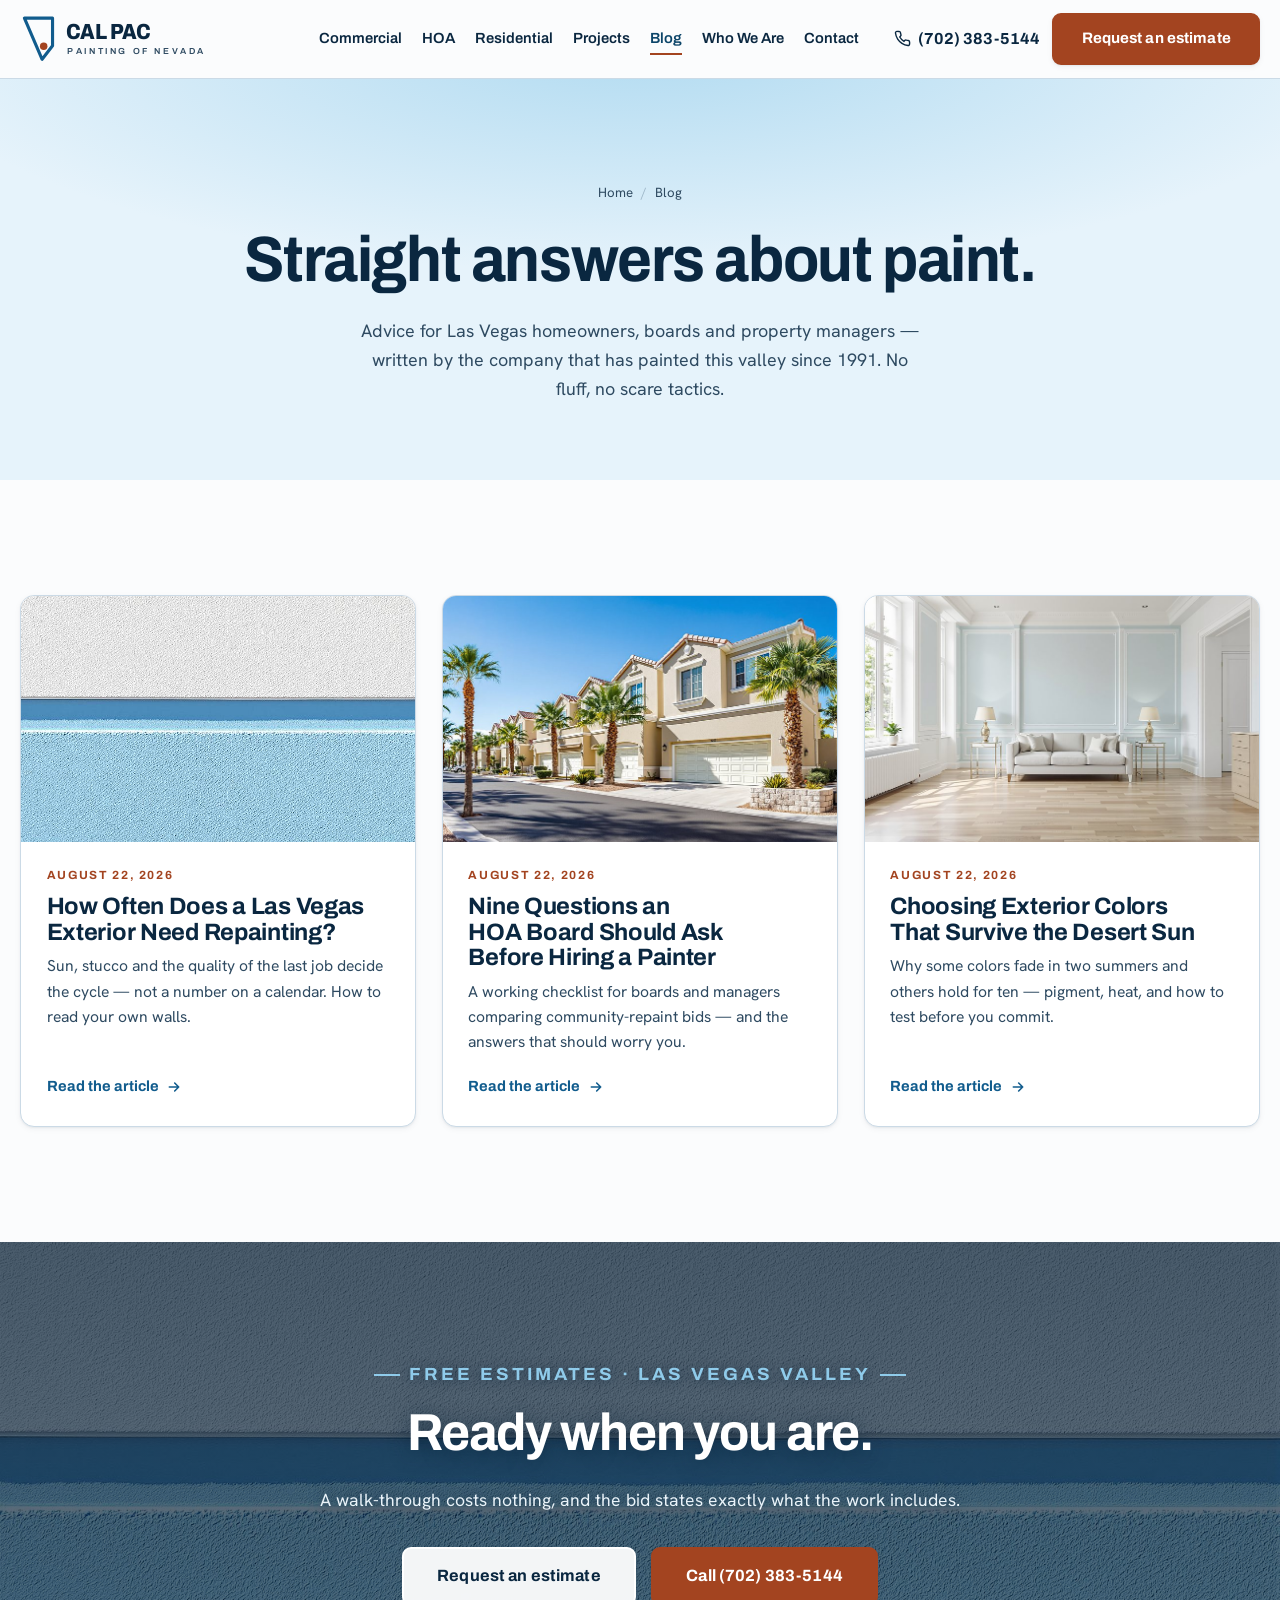
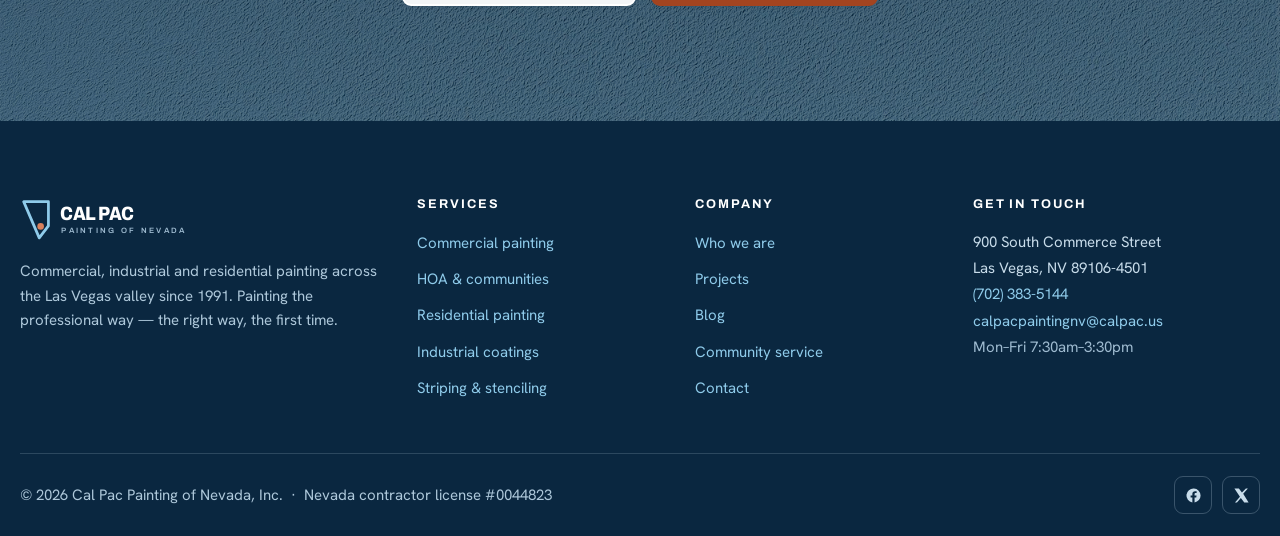
==== blog/index.html @ 87963023 "Add blog + swap Home for Blog in the nav Blog (4 new pages under /blog/): - index: 3-card landing, C" ====
<!DOCTYPE html>
<html lang="en">
<head>
<meta charset="utf-8">
<meta name="viewport" content="width=device-width, initial-scale=1">
<title>Painting Advice for Las Vegas | The Cal Pac Blog</title>
<meta name="description" content="Plain-spoken painting advice for Las Vegas homeowners, HOA boards and property managers — repaint cycles, color in desert sun, and how to hire well.">
<link rel="canonical" href="https://calpac.us/blog/">
<meta name="robots" content="index, follow, max-image-preview:large">
<meta name="theme-color" content="#0A2740">

<meta property="og:type" content="website">
<meta property="og:site_name" content="Cal Pac Painting of Nevada, Inc.">
<meta property="og:title" content="Painting Advice for Las Vegas | The Cal Pac Blog">
<meta property="og:description" content="Plain-spoken painting advice for Las Vegas homeowners, HOA boards and property managers — repaint cycles, color in desert sun, and how to hire well.">
<meta property="og:url" content="https://calpac.us/blog/">
<meta property="og:image" content="https://calpac.us/assets/img/hero-1600.jpg">
<meta property="og:image:width" content="1600">
<meta property="og:image:height" content="900">
<meta property="og:image:alt" content="Painters rolling fresh pale blue paint onto a large exterior wall under a clear Las Vegas sky">
<meta name="twitter:card" content="summary_large_image">
<meta name="twitter:title" content="Painting Advice for Las Vegas | The Cal Pac Blog">
<meta name="twitter:description" content="Plain-spoken painting advice for Las Vegas homeowners, HOA boards and property managers — repaint cycles, color in desert sun, and how to hire well.">
<meta name="twitter:image" content="https://calpac.us/assets/img/hero-1600.jpg">

<link rel="icon" href="../assets/favicon.svg" type="image/svg+xml">
<link rel="apple-touch-icon" href="../assets/apple-touch-icon.png">
<link rel="preload" href="../assets/fonts/b920293217.woff2" as="font" type="font/woff2" crossorigin>
<link rel="preload" href="../assets/fonts/60503460da.woff2" as="font" type="font/woff2" crossorigin>
<link rel="stylesheet" href="../fonts.css">
<link rel="stylesheet" href="../styles.css">

<script type="application/ld+json">
{
  "@context": "https://schema.org",
  "@graph": [
    {
      "@type": "CollectionPage",
      "@id": "https://calpac.us/blog/#webpage",
      "url": "https://calpac.us/blog/",
      "name": "Painting Advice for Las Vegas | The Cal Pac Blog",
      "description": "Plain-spoken painting advice for Las Vegas homeowners, HOA boards and property managers, from a contractor that has painted the valley since 1991.",
      "isPartOf": { "@id": "https://calpac.us/#website" },
      "about": { "@id": "https://calpac.us/#business" },
      "inLanguage": "en-US"
    },
    {
      "@type": "BreadcrumbList",
      "@id": "https://calpac.us/blog/#breadcrumb",
      "itemListElement": [
        { "@type": "ListItem", "position": 1, "name": "Home", "item": "https://calpac.us/" },
        { "@type": "ListItem", "position": 2, "name": "Blog", "item": "https://calpac.us/blog/" }
      ]
    },
    {
      "@type": "ItemList",
      "@id": "https://calpac.us/blog/#posts",
      "itemListElement": [
        { "@type": "ListItem", "position": 1, "item": { "@type": "BlogPosting", "@id": "https://calpac.us/blog/how-often-repaint-las-vegas.html#post", "headline": "How Often Does a Las Vegas Exterior Need Repainting?", "url": "https://calpac.us/blog/how-often-repaint-las-vegas.html" } },
        { "@type": "ListItem", "position": 2, "item": { "@type": "BlogPosting", "@id": "https://calpac.us/blog/hoa-board-hiring-painting-contractor.html#post", "headline": "Nine Questions an HOA Board Should Ask Before Hiring a Painter", "url": "https://calpac.us/blog/hoa-board-hiring-painting-contractor.html" } },
        { "@type": "ListItem", "position": 3, "item": { "@type": "BlogPosting", "@id": "https://calpac.us/blog/exterior-paint-colors-las-vegas.html#post", "headline": "Choosing Exterior Colors That Survive the Desert Sun", "url": "https://calpac.us/blog/exterior-paint-colors-las-vegas.html" } }
      ]
    }
  ]
}
</script>
</head>
<body>
<a class="skip" href="#main">Skip to content</a>

<header class="masthead" id="masthead">
  <div class="shell masthead__in">
    <a class="brand" href="../index.html" aria-label="Cal Pac Painting of Nevada — home">
      <svg viewBox="0 0 252 48" role="img" aria-label="Cal Pac Painting of Nevada">
        <path d="M4 4 H31 V30.5 L21 43.5 Z" fill="none" stroke="#115C8D" stroke-width="3" stroke-linejoin="round"/>
        <circle cx="22.5" cy="31" r="3.6" fill="#A34420"/>
        <text x="44" y="24" font-family="Archivo, Helvetica, Arial, sans-serif" font-size="21" font-weight="800"
              letter-spacing="-.6" fill="#0A2740" style="font-variation-settings:'wdth' 88">CAL PAC</text>
        <text x="45" y="38" font-family="Archivo, Helvetica, Arial, sans-serif" font-size="8.4" font-weight="600"
              letter-spacing="2.5" fill="#2E4A61">PAINTING OF NEVADA</text>
      </svg>
    </a>

    <nav class="nav" id="nav" aria-label="Primary">
      <a href="../commercial.html">Commercial</a>
      <a href="../hoa-painting.html">HOA</a>
      <a href="../residential.html">Residential</a>
      <a href="../projects.html">Projects</a>
      <a href="index.html" aria-current="page">Blog</a>
      <a href="../about.html">Who We Are</a>
      <a href="../contact.html">Contact</a>
      <span class="nav__cta"><a class="btn btn--clay" href="../contact.html">Request an estimate</a></span>
    </nav>

    <div class="masthead__cta">
      <a class="tel-link" href="tel:+17023835144">
        <svg viewBox="0 0 24 24" fill="none" stroke="currentColor" stroke-width="2" stroke-linecap="round" aria-hidden="true"><path d="M22 16.9v3a2 2 0 0 1-2.2 2 19.8 19.8 0 0 1-8.6-3.1 19.5 19.5 0 0 1-6-6A19.8 19.8 0 0 1 2.1 4.2 2 2 0 0 1 4.1 2h3a2 2 0 0 1 2 1.7c.1 1 .4 1.9.7 2.8a2 2 0 0 1-.5 2.1L8.1 9.9a16 16 0 0 0 6 6l1.3-1.3a2 2 0 0 1 2.1-.4c.9.3 1.8.6 2.8.7a2 2 0 0 1 1.7 2z"/></svg>
        (702) 383-5144
      </a>
      <a class="btn btn--clay" href="../contact.html">Request an estimate</a>
    </div>

    <button class="navtoggle" id="navtoggle" aria-expanded="false" aria-controls="nav" aria-label="Menu">
      <span></span>
    </button>
  </div>
</header>

<main id="main">

  <section class="pagehead">
    <div class="shell">
      <nav aria-label="Breadcrumb">
      <ol class="crumbs">
        <li><a href="../index.html">Home</a></li>
        <li aria-current="page">Blog</li>
      </ol>
      </nav>
      <h1>Straight answers about paint.</h1>
      <p>Advice for Las&nbsp;Vegas homeowners, boards and property managers — written by the company that has painted this valley since 1991. No fluff, no scare tactics.</p>
    </div>
  </section>

  <section class="band band--paper" aria-labelledby="posts-h">
    <div class="shell">
      <h2 id="posts-h" class="sr-only">Latest articles</h2>
      <div class="post-grid">
        <a class="post-card reveal" href="how-often-repaint-las-vegas.html">
          <img src="../assets/img/wall-1000.jpg" width="1000" height="429" loading="lazy" decoding="async" alt="A freshly painted exterior wall split by one straight line where pale blue meets white">
          <div class="post-card__body">
            <span class="post-card__meta"><time datetime="2026-08-22">August 22, 2026</time></span>
            <h3>How Often Does a Las Vegas Exterior Need Repainting?</h3>
            <p>Sun, stucco and the quality of the last job decide the cycle — not a number on a calendar. How to read your own walls.</p>
            <span class="post-card__more">Read the article
              <svg viewBox="0 0 24 24" fill="none" stroke="currentColor" stroke-width="2.4" stroke-linecap="round" stroke-linejoin="round" aria-hidden="true" style="width:16px;height:16px"><path d="M5 12h14M13 6l6 6-6 6"/></svg>
            </span>
          </div>
        </a>
        <a class="post-card reveal" href="hoa-board-hiring-painting-contractor.html">
          <img src="../assets/img/hoa-800.jpg" width="800" height="533" loading="lazy" decoding="async" alt="A Las Vegas residential community with freshly repainted stucco and crisp white trim">
          <div class="post-card__body">
            <span class="post-card__meta"><time datetime="2026-08-22">August 22, 2026</time></span>
            <h3>Nine Questions an HOA Board Should Ask Before Hiring a Painter</h3>
            <p>A working checklist for boards and managers comparing community-repaint bids — and the answers that should worry you.</p>
            <span class="post-card__more">Read the article
              <svg viewBox="0 0 24 24" fill="none" stroke="currentColor" stroke-width="2.4" stroke-linecap="round" stroke-linejoin="round" aria-hidden="true" style="width:16px;height:16px"><path d="M5 12h14M13 6l6 6-6 6"/></svg>
            </span>
          </div>
        </a>
        <a class="post-card reveal" href="exterior-paint-colors-las-vegas.html">
          <img src="../assets/img/residential-800.jpg" width="800" height="533" loading="lazy" decoding="async" alt="Bright living room with freshly painted pale blue walls and crisp white trim">
          <div class="post-card__body">
            <span class="post-card__meta"><time datetime="2026-08-22">August 22, 2026</time></span>
            <h3>Choosing Exterior Colors That Survive the Desert Sun</h3>
            <p>Why some colors fade in two summers and others hold for ten — pigment, heat, and how to test before you commit.</p>
            <span class="post-card__more">Read the article
              <svg viewBox="0 0 24 24" fill="none" stroke="currentColor" stroke-width="2.4" stroke-linecap="round" stroke-linejoin="round" aria-hidden="true" style="width:16px;height:16px"><path d="M5 12h14M13 6l6 6-6 6"/></svg>
            </span>
          </div>
        </a>
      </div>
    </div>
  </section>

  <!-- CTA -->
  <section class="cta" aria-labelledby="cta-h">
    <div class="cta__media">
      <img src="../assets/img/wall-1600.jpg"
           srcset="../assets/img/wall-1000.jpg 1000w, ../assets/img/wall-1600.jpg 1600w, ../assets/img/wall-2400.jpg 2400w"
           sizes="100vw" width="2400" height="1029" loading="lazy" decoding="async"
           alt="A freshly painted exterior wall split by one straight line where pale blue meets white">
    </div>
    <div class="shell">
      <p class="eyebrow is-centered">Free estimates &middot; Las Vegas valley</p>
      <h2 id="cta-h">Ready when you are.</h2>
      <p>A walk-through costs nothing, and the bid states exactly what the work includes.</p>
      <div class="cta__row">
        <a class="btn btn--onphoto btn--lg" href="../contact.html">Request an estimate</a>
        <a class="btn btn--clay btn--lg" href="tel:+17023835144">Call (702) 383-5144</a>
      </div>
    </div>
  </section>

</main>

<footer class="foot">
  <div class="shell">
    <div class="foot__grid">
      <div class="foot__brand">
        <svg viewBox="0 0 252 48" role="img" aria-label="Cal Pac Painting of Nevada">
          <path d="M4 4 H31 V30.5 L21 43.5 Z" fill="none" stroke="#8FCBEA" stroke-width="3" stroke-linejoin="round"/>
          <circle cx="22.5" cy="31" r="3.6" fill="#D9805C"/>
          <text x="44" y="24" font-family="Archivo, Helvetica, Arial, sans-serif" font-size="21" font-weight="800" letter-spacing="-.6" fill="#FFFFFF" style="font-variation-settings:'wdth' 88">CAL PAC</text>
          <text x="45" y="38" font-family="Archivo, Helvetica, Arial, sans-serif" font-size="8.4" font-weight="600" letter-spacing="2.5" fill="#9FBBD0">PAINTING OF NEVADA</text>
        </svg>
        <p>Commercial, industrial and residential painting across the Las&nbsp;Vegas valley since 1991. Painting the professional way — the right way, the first time.</p>
      </div>

      <div>
        <h4>Services</h4>
        <ul>
          <li><a href="../commercial.html">Commercial painting</a></li>
          <li><a href="../hoa-painting.html">HOA &amp; communities</a></li>
          <li><a href="../residential.html">Residential painting</a></li>
          <li><a href="../commercial.html#coatings">Industrial coatings</a></li>
          <li><a href="../commercial.html#striping">Striping &amp; stenciling</a></li>
        </ul>
      </div>

      <div>
        <h4>Company</h4>
        <ul>
          <li><a href="../about.html">Who we are</a></li>
          <li><a href="../projects.html">Projects</a></li>
          <li><a href="index.html">Blog</a></li>
          <li><a href="../about.html#community">Community service</a></li>
          <li><a href="../contact.html">Contact</a></li>
        </ul>
      </div>

      <div>
        <h4>Get in touch</h4>
        <address>
          900 South Commerce Street<br>
          Las Vegas, NV 89106-4501<br>
          <a href="tel:+17023835144">(702) 383-5144</a><br>
          <a href="mailto:calpacpaintingnv@calpac.us">calpacpaintingnv@calpac.us</a><br>
          <span style="color:#9FBBD0">Mon–Fri 7:30am–3:30pm</span>
        </address>
      </div>
    </div>

    <div class="foot__bar">
      <p style="margin:0">&copy; <span id="yr">2026</span> Cal Pac Painting of Nevada, Inc. &nbsp;&middot;&nbsp; Nevada contractor license #0044823</p>
      <div class="foot__social">
        <a href="https://www.facebook.com/calpacnv" aria-label="Cal Pac Painting on Facebook" rel="noopener">
          <svg viewBox="0 0 24 24" aria-hidden="true"><path d="M22 12a10 10 0 1 0-11.6 9.9v-7H7.9V12h2.5V9.8c0-2.5 1.5-3.9 3.8-3.9 1.1 0 2.2.2 2.2.2v2.5h-1.3c-1.2 0-1.6.8-1.6 1.6V12h2.8l-.4 2.9h-2.4v7A10 10 0 0 0 22 12z"/></svg>
        </a>
        <a href="https://twitter.com/calpacpainting" aria-label="Cal Pac Painting on X" rel="noopener">
          <svg viewBox="0 0 24 24" aria-hidden="true"><path d="M18.2 2H21l-6.6 7.6L22 22h-6.1l-4.8-6.3L5.6 22H2.8l7-8.1L2 2h6.3l4.3 5.7L18.2 2z"/></svg>
        </a>
      </div>
    </div>
  </div>
</footer>

<script src="../app.js" defer></script>
</body>
</html>
---- fonts.css ----
/* Self-hosted webfonts — Archivo (display) + Hanken Grotesk (body).
   Downloaded from Google Fonts so the site has zero external dependencies:
   no third-party request on load, no layout shift waiting on fonts.gstatic.com,
   and it renders identically offline. Both families are SIL Open Font License 1.1. */

/* vietnamese */
@font-face {
  font-display: swap;
  font-family: 'Archivo';
  font-style: normal;
  font-weight: 400 800;
  font-stretch: 75% 125%;
  src: url(assets/fonts/274a3b5b84.woff2) format('woff2');
  unicode-range: U+0102-0103, U+0110-0111, U+0128-0129, U+0168-0169, U+01A0-01A1, U+01AF-01B0, U+0300-0301, U+0303-0304, U+0308-0309, U+0323, U+0329, U+1EA0-1EF9, U+20AB;
}
/* latin-ext */
@font-face {
  font-display: swap;
  font-family: 'Archivo';
  font-style: normal;
  font-weight: 400 800;
  font-stretch: 75% 125%;
  src: url(assets/fonts/c422bfcfaf.woff2) format('woff2');
  unicode-range: U+0100-02BA, U+02BD-02C5, U+02C7-02CC, U+02CE-02D7, U+02DD-02FF, U+0304, U+0308, U+0329, U+1D00-1DBF, U+1E00-1E9F, U+1EF2-1EFF, U+2020, U+20A0-20AB, U+20AD-20C0, U+2113, U+2C60-2C7F, U+A720-A7FF;
}
/* latin */
@font-face {
  font-display: swap;
  font-family: 'Archivo';
  font-style: normal;
  font-weight: 400 800;
  font-stretch: 75% 125%;
  src: url(assets/fonts/b920293217.woff2) format('woff2');
  unicode-range: U+0000-00FF, U+0131, U+0152-0153, U+02BB-02BC, U+02C6, U+02DA, U+02DC, U+0304, U+0308, U+0329, U+2000-206F, U+20AC, U+2122, U+2191, U+2193, U+2212, U+2215, U+FEFF, U+FFFD;
}
/* cyrillic-ext */
@font-face {
  font-display: swap;
  font-family: 'Hanken Grotesk';
  font-style: normal;
  font-weight: 400 700;
  src: url(assets/fonts/00849f1172.woff2) format('woff2');
  unicode-range: U+0460-052F, U+1C80-1C8A, U+20B4, U+2DE0-2DFF, U+A640-A69F, U+FE2E-FE2F;
}
/* vietnamese */
@font-face {
  font-display: swap;
  font-family: 'Hanken Grotesk';
  font-style: normal;
  font-weight: 400 700;
  src: url(assets/fonts/e98c510959.woff2) format('woff2');
  unicode-range: U+0102-0103, U+0110-0111, U+0128-0129, U+0168-0169, U+01A0-01A1, U+01AF-01B0, U+0300-0301, U+0303-0304, U+0308-0309, U+0323, U+0329, U+1EA0-1EF9, U+20AB;
}
/* latin-ext */
@font-face {
  font-display: swap;
  font-family: 'Hanken Grotesk';
  font-style: normal;
  font-weight: 400 700;
  src: url(assets/fonts/af150b9181.woff2) format('woff2');
  unicode-range: U+0100-02BA, U+02BD-02C5, U+02C7-02CC, U+02CE-02D7, U+02DD-02FF, U+0304, U+0308, U+0329, U+1D00-1DBF, U+1E00-1E9F, U+1EF2-1EFF, U+2020, U+20A0-20AB, U+20AD-20C0, U+2113, U+2C60-2C7F, U+A720-A7FF;
}
/* latin */
@font-face {
  font-display: swap;
  font-family: 'Hanken Grotesk';
  font-style: normal;
  font-weight: 400 700;
  src: url(assets/fonts/60503460da.woff2) format('woff2');
  unicode-range: U+0000-00FF, U+0131, U+0152-0153, U+02BB-02BC, U+02C6, U+02DA, U+02DC, U+0304, U+0308, U+0329, U+2000-206F, U+20AC, U+2122, U+2191, U+2193, U+2212, U+2215, U+FEFF, U+FFFD;
}
---- styles.css ----
/* ============================================================================
   Cal Pac Painting of Nevada — design system
   Concept: "The Straight Line" — precision, masked edges, mirror symmetry.
   Palette is AA-verified by math on every band x every state (see README).
   ========================================================================= */

/* ---- tokens ---------------------------------------------------------- */
:root {
  /* ink & type */
  --ink:        #0A2740;   /* headings + body            14.85 on paper */
  --muted:      #2E4A61;   /* secondary text              9.01 on paper */
  --blue:       #115C8D;   /* links + primary fill        6.96 on paper */
  --blue-hover: #0C4569;   /* hover DARKENS               9.87 on paper */
  --clay:       #A34420;   /* accent + CTA fill           6.00 on paper */
  --clay-hover: #873516;   /* hover DARKENS               8.01 on paper */

  /* surfaces */
  --paper:    #FBFCFD;
  --white:    #FFFFFF;
  --sky:      #8FCBEA;     /* decoration / large fills only — never small text */
  --sky-tint: #E6F3FB;
  --sky-deep: #C9E4F5;
  --sand:     #EFE3D6;
  --sand-deep:#E3D2C0;

  /* lines & shadow */
  --line:        #CBDAE6;
  --line-strong: #9DB6C8;
  --shadow-sm: 0 1px 2px rgba(10,39,64,.06), 0 2px 6px rgba(10,39,64,.05);
  --shadow-md: 0 2px 4px rgba(10,39,64,.05), 0 10px 26px rgba(10,39,64,.09);
  --shadow-lg: 0 4px 8px rgba(10,39,64,.06), 0 22px 54px rgba(10,39,64,.13);

  /* type */
  --display: 'Archivo', 'Helvetica Neue', Helvetica, Arial, sans-serif;
  --body:    'Hanken Grotesk', 'Helvetica Neue', Helvetica, Arial, sans-serif;

  /* 8px spacing scale */
  --s1:.5rem; --s2:1rem; --s3:1.5rem; --s4:2rem; --s5:3rem;
  --s6:4rem;  --s7:6rem; --s8:8rem;
  --pad-section: clamp(4rem, 9vw, 7.5rem);
  --shell: 1240px;
  --radius: 14px;
  --radius-sm: 9px;
}

/* ---- reset ----------------------------------------------------------- */
*, *::before, *::after { box-sizing: border-box; }
html { -webkit-text-size-adjust: 100%; scroll-behavior: smooth; }
@media (prefers-reduced-motion: reduce) { html { scroll-behavior: auto; } }
body {
  margin: 0;
  background: var(--paper);
  color: var(--ink);
  font-family: var(--body);
  font-size: clamp(1rem, .96rem + .2vw, 1.0625rem);
  line-height: 1.62;
  -webkit-font-smoothing: antialiased;
  text-rendering: optimizeLegibility;
  overflow-x: hidden;
}
img, svg, video { max-width: 100%; display: block; }
img { height: auto; }
[hidden] { display: none !important; }
button, input, select, textarea { font: inherit; color: inherit; }

h1,h2,h3,h4 {
  font-family: var(--display);
  font-weight: 700;
  line-height: 1.06;
  letter-spacing: -.022em;
  margin: 0 0 .5em;
  text-wrap: balance;
}
h1 { font-size: clamp(2.6rem, 1.5rem + 4.6vw, 5.5rem); font-variation-settings: 'wdth' 92; }
h2 { font-size: clamp(2rem, 1.4rem + 2.5vw, 3.25rem); font-variation-settings: 'wdth' 95; }
h3 { font-size: clamp(1.2rem, 1.08rem + .5vw, 1.5rem); letter-spacing: -.012em; }
h4 { font-size: 1.0625rem; letter-spacing: -.006em; }
p  { margin: 0 0 1.1em; max-width: 68ch; }
p:last-child { margin-bottom: 0; }

a { color: var(--blue); text-decoration-thickness: 1px; text-underline-offset: 3px; }
a:hover { color: var(--blue-hover); }
:focus-visible {
  outline: 3px solid var(--clay);
  outline-offset: 3px;
  border-radius: 3px;
}

/* ---- utilities ------------------------------------------------------- */
/* Anchor targets must clear the sticky masthead (~78px) — otherwise jumping to
   #coatings / #striping / #community lands the heading underneath the header. */
:target,
[id]:not(body):not(html) { scroll-margin-top: 96px; }

.shell { width: min(100% - 2.5rem, var(--shell)); margin-inline: auto; }
.shell-wide { width: min(100% - 2.5rem, 1500px); margin-inline: auto; }
.center { text-align: center; }
.center > p, p.center { max-width:none; margin-inline:auto; }
.btn-row { display:flex; justify-content:center; margin-top:2.5rem; }
.sr-only {
  position:absolute; width:1px; height:1px; padding:0; margin:-1px;
  overflow:hidden; clip:rect(0 0 0 0); white-space:nowrap; border:0;
}
.skip {
  position:absolute; left:50%; translate:-50% -140%; z-index:200;
  background: var(--ink); color:#fff; padding:.7rem 1.2rem;
  border-radius: 0 0 10px 10px; text-decoration:none; font-weight:600;
  transition: translate .18s ease;
}
.skip:focus { translate:-50% 0; color:#fff; }

/* Grain — every surface earns texture; no dead-flat fills. */
.grain::before {
  content:''; position:absolute; inset:0; pointer-events:none; z-index:0;
  opacity:.5; mix-blend-mode:multiply;
  background-image:url("data:image/svg+xml,%3Csvg xmlns='http://www.w3.org/2000/svg' width='180' height='180'%3E%3Cfilter id='n'%3E%3CfeTurbulence type='fractalNoise' baseFrequency='.85' numOctaves='3' stitchTiles='stitch'/%3E%3CfeColorMatrix type='saturate' values='0'/%3E%3C/filter%3E%3Crect width='180' height='180' filter='url(%23n)' opacity='.055'/%3E%3C/svg%3E");
}

/* The signature motif: a crisp two-tone "paint line" edge on a band. */
.edge-top { position:relative; }
.edge-top::after {
  content:''; position:absolute; inset-inline:0; top:0; height:3px; z-index:2;
  background: linear-gradient(90deg, var(--sky) 0 42%, var(--clay) 42% 58%, var(--sky) 58% 100%);
}

/* ---- eyebrow / section head ----------------------------------------- */
.eyebrow {
  display:inline-flex; align-items:center; gap:.6rem;
  font-family: var(--display);
  font-size:.75rem; font-weight:700; letter-spacing:.17em; text-transform:uppercase;
  color: var(--clay); margin:0 0 1rem;
  font-variation-settings:'wdth' 105;
}
.eyebrow::before { content:''; width:26px; height:2px; background: var(--clay); }
.eyebrow.is-centered { }
.eyebrow.is-centered::after { content:''; width:26px; height:2px; background: var(--clay); }

/* NOTE: `ch` here is sized by the BODY font, so a `ch` cap strangles the much
   larger h2 inside. Cap the block in rem and cap the paragraph separately. */
.section-head { max-width: 52rem; margin-inline:auto; margin-bottom: clamp(2.5rem,5vw,4rem); }
.section-head h2 { max-width: 100%; }
.section-head p { color: var(--muted); font-size:1.09rem; margin-inline:auto; max-width:60ch; }

/* ---- buttons --------------------------------------------------------- */
.btn {
  --btn-bg: var(--blue); --btn-bg-h: var(--blue-hover);
  display:inline-flex; align-items:center; justify-content:center; gap:.55rem;
  font-family: var(--display); font-weight:700; font-size:.95rem;
  letter-spacing:.008em; line-height:1; white-space:nowrap;
  padding:1.05rem 1.7rem; border-radius:var(--radius-sm);
  background: var(--btn-bg); color:#fff; border:2px solid var(--btn-bg);
  text-decoration:none; cursor:pointer;
  box-shadow: var(--shadow-sm);
  transition: background .18s ease, border-color .18s ease, transform .18s ease, box-shadow .18s ease;
}
.btn:hover { background: var(--btn-bg-h); border-color: var(--btn-bg-h); color:#fff; transform: translateY(-2px); box-shadow: var(--shadow-md); }
.btn:active { transform: translateY(0); }
.btn--clay { --btn-bg: var(--clay); --btn-bg-h: var(--clay-hover); }
.btn--ghost {
  background: transparent; color: var(--ink); border-color: var(--line-strong);
  box-shadow:none;
}
.btn--ghost:hover { background: var(--ink); border-color: var(--ink); color:#fff; }
.btn--onphoto {
  background: rgba(255,255,255,.94); color: var(--ink); border-color:#fff;
  backdrop-filter: blur(6px);
}
.btn--onphoto:hover { background:#fff; color: var(--blue-hover); border-color:#fff; }
.btn--lg { padding:1.2rem 2.1rem; font-size:1.02rem; }

/* ============================================================
   HEADER
   ============================================================ */
.masthead {
  position: sticky; top:0; z-index:100;
  background: rgba(251,252,253,.88);
  backdrop-filter: blur(14px) saturate(1.4);
  border-bottom:1px solid var(--line);
  transition: box-shadow .25s ease;
}
.masthead.is-stuck { box-shadow: 0 6px 22px rgba(10,39,64,.09); }
.masthead__in {
  display:grid; grid-template-columns:auto 1fr auto; align-items:center; gap:var(--s3);
  min-height:78px;
}
.brand { display:inline-flex; align-items:center; text-decoration:none; }
.brand svg { display:block; height:50px; width:263px; flex:none; }  /* explicit width — grid pressure collapses width:auto SVGs */
.nav { display:flex; justify-content:center; gap:.25rem; align-items:center; }
.nav__cta { display:none; }   /* mobile drawer only — desktop uses .masthead__cta */
.nav a {
  position:relative; font-family:var(--display); font-weight:600; font-size:.92rem;
  white-space:nowrap;          /* "Who We Are" must never break into a stack */
  color: var(--ink); text-decoration:none; padding:.6rem .5rem; border-radius:7px;
  transition: color .16s ease, background .16s ease;
}
.nav a::after {
  content:''; position:absolute; left:.5rem; right:.5rem; bottom:.35rem; height:2px;
  background: var(--clay); transform: scaleX(0); transform-origin:center;
  transition: transform .2s ease;
}
.nav a:hover { color: var(--blue-hover); background: var(--sky-tint); }
.nav a:hover::after, .nav a[aria-current="page"]::after { transform: scaleX(1); }
.nav a[aria-current="page"] { color: var(--blue-hover); }
.masthead__cta { display:flex; align-items:center; gap:.75rem; }
.tel-link {
  display:inline-flex; align-items:center; gap:.45rem;
  font-family:var(--display); font-weight:700; font-size:1rem;
  color: var(--ink); text-decoration:none; white-space:nowrap;
}
.tel-link:hover { color: var(--blue-hover); }
.tel-link svg { width:17px; height:17px; flex:none; }

.navtoggle {
  display:none; width:46px; height:46px; align-items:center; justify-content:center;
  background:transparent; border:1px solid var(--line-strong); border-radius:9px; cursor:pointer;
}
.navtoggle span { display:block; width:20px; height:2px; background:var(--ink); position:relative; }
.navtoggle span::before, .navtoggle span::after {
  content:''; position:absolute; left:0; width:20px; height:2px; background:var(--ink);
  transition: transform .22s ease, top .22s ease;
}
.navtoggle span::before { top:-6px; } .navtoggle span::after { top:6px; }
.navtoggle[aria-expanded="true"] span { background:transparent; }
.navtoggle[aria-expanded="true"] span::before { top:0; transform:rotate(45deg); }
.navtoggle[aria-expanded="true"] span::after  { top:0; transform:rotate(-45deg); }

/* ============================================================
   HERO — full-bleed photo, headline centred in the sky
   ============================================================ */
.hero { position:relative; isolation:isolate; background: var(--sky-tint); }
.hero__media { position:absolute; inset:0; z-index:-2; overflow:hidden; }
.hero__media img { width:100%; height:100%; object-fit:cover; object-position:center 58%; }
.hero__scrim {
  position:absolute; inset:0; z-index:-1;
  background:
    linear-gradient(180deg, rgba(7,32,54,.30) 0%, rgba(7,32,54,.12) 26%, rgba(7,32,54,0) 46%, rgba(7,32,54,0) 100%),
    radial-gradient(78% 46% at 50% 26%, rgba(7,32,54,.30) 0%, rgba(7,32,54,0) 72%);
}
.hero__in {
  display:flex; flex-direction:column; align-items:center;
  min-height: min(94vh, 940px); padding: clamp(2.25rem,5vh,3.5rem) 0 0;
  text-align:center;
}
.hero__copy { width: min(100% - 2.5rem, var(--shell)); }
.hero h1 { font-size: clamp(2.5rem, 1.5rem + 3.9vw, 4.75rem); }
.hero .eyebrow {
  color:#fff; text-shadow:0 2px 14px rgba(7,32,54,.75);
}
.hero .eyebrow::before, .hero .eyebrow::after { background: var(--sky); }
.hero h1 {
  color:#fff; margin-bottom:.35em;
  text-shadow: 0 2px 26px rgba(7,32,54,.72), 0 1px 3px rgba(7,32,54,.5);
}
.hero h1 em { font-style:normal; color: var(--sky); display:block; }
.hero__sub {
  color:#fff; font-size: clamp(1.05rem,.98rem + .45vw,1.26rem);
  max-width: 44ch; margin:0 auto 1.7rem; text-wrap:balance;
  text-shadow: 0 2px 18px rgba(7,32,54,.85), 0 1px 3px rgba(7,32,54,.75);
}
.hero__cta { display:flex; flex-wrap:wrap; gap:.9rem; justify-content:center; }

/* credentials rail — pinned to the bottom of the hero, perfectly symmetrical */
.creds {
  margin-top:auto; width:100%;
  background: rgba(251,252,253,.93);
  backdrop-filter: blur(10px);
  border-top:1px solid rgba(255,255,255,.6);
}
.creds__grid {
  display:grid; grid-template-columns:repeat(4,1fr);
  text-align:center;
}
.creds__item { padding:1.4rem .8rem; position:relative; }
.creds__item + .creds__item::before {
  content:''; position:absolute; left:0; top:22%; bottom:22%; width:1px; background:var(--line);
}
.creds__n {
  display:block; font-family:var(--display); font-weight:800;
  font-size: clamp(1.35rem,1.1rem + .85vw,1.85rem); line-height:1;
  color: var(--ink); font-variation-settings:'wdth' 88; letter-spacing:-.02em;
}
.creds__l {
  display:block; margin-top:.42rem; font-size:.76rem; letter-spacing:.1em;
  text-transform:uppercase; color: var(--muted); font-weight:600;
}

/* ============================================================
   §2  THE LINE — measured timeline (the brand's straight line)
   ============================================================ */
.timeline { position:relative; background: var(--sky-tint); padding: var(--pad-section) 0; overflow:hidden; }
.timeline::after {
  content:''; position:absolute; inset:0; pointer-events:none;
  background: radial-gradient(80% 100% at 50% 0%, rgba(143,203,234,.42) 0%, rgba(143,203,234,0) 62%);
}
.timeline > * { position:relative; z-index:1; }
.tl {
  --tl-pad: 2.6rem;
  position:relative; margin-top: clamp(2.5rem,5vw,3.5rem);
  padding-top: var(--tl-pad);
}
.tl__rule {
  position:absolute; top:0; left:0; right:0; height:2px;
  background: linear-gradient(90deg, var(--sky-deep) 0%, var(--blue) 18%, var(--blue) 82%, var(--sky-deep) 100%);
}
.tl__grid { display:grid; grid-template-columns:repeat(4,1fr); gap:var(--s2); }
.tl__item { position:relative; padding:0 .6rem; text-align:center; }
.tl__item::before {           /* tick mark up to the rule */
  content:''; position:absolute; top: calc(var(--tl-pad) * -1); left:50%; translate:-50% 0;
  width:2px; height: var(--tl-pad); background: var(--blue);
}
.tl__item::after {            /* the dot ON the rule */
  content:''; position:absolute; top: calc(var(--tl-pad) * -1 - 5px); left:50%; translate:-50% 0;
  width:12px; height:12px; border-radius:50%;
  background: var(--white); border:3px solid var(--blue);
}
.tl__item--now::after { background: var(--clay); border-color: var(--clay); }
.tl__item--now .tl__y { color: var(--clay); }
.tl__y {
  font-family:var(--display); font-weight:800; font-variation-settings:'wdth' 84;
  font-size: clamp(1.9rem,1.4rem + 2vw,2.9rem); line-height:1; letter-spacing:-.03em;
  color: var(--blue); display:block; margin-bottom:.5rem;
}
.tl__t { font-family:var(--display); font-weight:700; font-size:1rem; display:block; margin-bottom:.3rem; }
.tl__d { font-size:.93rem; color:var(--muted); margin:0; max-width:26ch; margin-inline:auto; }

/* ============================================================
   §3  TWO DOORS — mirrored 50/50
   ============================================================ */
.doors { padding: var(--pad-section) 0; background: var(--paper); position:relative; }
.doors__grid { display:grid; grid-template-columns:1fr 1fr; gap: clamp(1.25rem,2.5vw,2rem); }
.door {
  position:relative; display:flex; flex-direction:column;
  background: var(--white); border:1px solid var(--line); border-radius: var(--radius);
  overflow:hidden; box-shadow: var(--shadow-sm);
  transition: transform .28s ease, box-shadow .28s ease, border-color .28s ease;
}
.door::before {   /* accent edge that animates on hover */
  content:''; position:absolute; inset-inline:0; top:0; height:4px; z-index:3;
  background: var(--blue); transform: scaleX(0); transform-origin:left;
  transition: transform .38s cubic-bezier(.4,0,.2,1);
}
.door:hover, .door:focus-within { transform: translateY(-6px); box-shadow: var(--shadow-lg); border-color: var(--sky-deep); }
.door:hover::before, .door:focus-within::before { transform: scaleX(1); }
.door--res::before { background: var(--clay); }
.door__media { aspect-ratio: 16/10; overflow:hidden; background: var(--sky-tint); }
.door__media img { width:100%; height:100%; object-fit:cover; transition: transform .6s cubic-bezier(.2,0,.2,1); }
.door:hover .door__media img { transform: scale(1.045); }
.door__body { padding: clamp(1.5rem,3vw,2.2rem); display:flex; flex-direction:column; flex:1; }
.door__body h3 { font-size: clamp(1.4rem,1.2rem + .8vw,1.9rem); font-variation-settings:'wdth' 92; }
.door__body > p { color: var(--muted); }
.door__list { list-style:none; margin:1.1rem 0 1.6rem; padding:0; display:grid; gap:.5rem; }
.door__list li {
  position:relative; padding-left:1.5rem; font-size:.96rem; color: var(--ink);
}
.door__list li::before {
  content:''; position:absolute; left:0; top:.62em; width:9px; height:2px; background: var(--blue);
}
.door--res .door__list li::before { background: var(--clay); }
.door__link {
  margin-top:auto; align-self:flex-start;
  font-family:var(--display); font-weight:700; font-size:.98rem; text-decoration:none;
  color: var(--blue); display:inline-flex; align-items:center; gap:.45rem;
}
.door--res .door__link { color: var(--clay); }
.door__link:hover { color: var(--blue-hover); }
.door--res .door__link:hover { color: var(--clay-hover); }
.door__link svg { width:15px; height:15px; transition: transform .22s ease; }
.door__link:hover svg { transform: translateX(4px); }
.door__link::after { content:''; position:absolute; inset:0; }  /* full-card click target */

/* ============================================================
   §4  SERVICE CARDS  (3x2 — no orphan rows)
   ============================================================ */
.services { padding: var(--pad-section) 0; background: var(--sand); position:relative; overflow:hidden; }
.services::after {
  content:''; position:absolute; inset:0; pointer-events:none;
  background:
    radial-gradient(60% 55% at 88% 8%, rgba(255,255,255,.7) 0%, rgba(255,255,255,0) 70%),
    radial-gradient(50% 50% at 6% 92%, rgba(163,68,32,.07) 0%, rgba(163,68,32,0) 70%);
}
.services > * { position:relative; z-index:1; }
.svc-grid { display:grid; grid-template-columns:repeat(3,1fr); gap: clamp(1rem,2vw,1.5rem); }
a.svc { display:block; color:inherit; text-decoration:none; }
.svc-grid--four { grid-template-columns:repeat(2,1fr); max-width:980px; margin-inline:auto; }
.svc {
  position:relative; background: var(--white);
  border:1px solid var(--sand-deep); border-radius: var(--radius);
  padding: clamp(1.5rem,2.6vw,2rem); overflow:hidden;
  box-shadow: var(--shadow-sm);
  transition: transform .26s ease, box-shadow .26s ease, border-color .26s ease;
}
.svc::before {
  content:''; position:absolute; left:0; top:0; bottom:0; width:4px;
  background: var(--blue); transform: scaleY(0); transform-origin:top;
  transition: transform .35s cubic-bezier(.4,0,.2,1);
}
.svc:hover { transform: translateY(-5px); box-shadow: var(--shadow-md); border-color: var(--sky-deep); }
.svc:hover::before { transform: scaleY(1); }
.svc__ico {
  width:46px; height:46px; border-radius:11px; display:grid; place-items:center;
  background: var(--sky-tint); border:1px solid var(--sky-deep); margin-bottom:1.05rem;
}
.svc__ico svg { width:23px; height:23px; stroke: var(--blue); fill:none; stroke-width:1.7; }
.svc h3 { margin-bottom:.45rem; }
.svc p { font-size:.95rem; color: var(--muted); margin:0; }
.svc--flag { border-color: var(--clay); }
.svc--flag::before { background: var(--clay); transform: scaleY(1); }
.svc--flag .svc__ico { background:#F8EAE3; border-color:#E7C3B2; }
.svc--flag .svc__ico svg { stroke: var(--clay); }
.svc__tag {
  position:absolute; top:1.1rem; right:1.1rem;
  font-family:var(--display); font-size:.66rem; font-weight:700; letter-spacing:.1em;
  text-transform:uppercase; color:#fff; background: var(--clay);
  padding:.3rem .55rem; border-radius:5px;
}

/* ============================================================
   §5  PROJECT GRID
   ============================================================ */
.work { padding: var(--pad-section) 0; background: var(--paper); }
.work-grid { display:grid; grid-template-columns:repeat(4,1fr); gap: clamp(.85rem,1.6vw,1.15rem); }
.tile {
  position:relative; display:block; overflow:hidden; border-radius: var(--radius-sm);
  aspect-ratio: 4/3; background: var(--sky-tint); border:1px solid var(--line);
  box-shadow: var(--shadow-sm);
  transition: transform .3s ease, box-shadow .3s ease;
}
.tile img { width:100%; height:100%; object-fit:cover; transition: transform .6s cubic-bezier(.2,0,.2,1); }
.tile figcaption {
  position:absolute; inset-inline:0; bottom:0; z-index:2;
  padding:1.4rem .95rem .8rem;
  background: linear-gradient(180deg, rgba(7,32,54,0) 0%, rgba(7,32,54,.82) 62%);
  color:#fff; font-family:var(--display); font-weight:600; font-size:.87rem; line-height:1.3;
  text-shadow:0 1px 6px rgba(7,32,54,.7);
}
.tile:hover { transform: translateY(-4px); box-shadow: var(--shadow-md); }
.tile:hover img { transform: scale(1.06); }

/* ============================================================
   §6  TESTIMONIALS
   ============================================================ */
.words { padding: var(--pad-section) 0; background: var(--sky-tint); position:relative; overflow:hidden; }
.words::after {
  content:''; position:absolute; inset:0; pointer-events:none;
  background: radial-gradient(70% 60% at 50% 100%, rgba(143,203,234,.5) 0%, rgba(143,203,234,0) 65%);
}
.words > * { position:relative; z-index:1; }
.quote-grid { display:grid; grid-template-columns:repeat(3,1fr); gap: clamp(1rem,2vw,1.5rem); }
.quote {
  display:flex; flex-direction:column;
  background: var(--white); border:1px solid var(--line); border-radius: var(--radius);
  padding: clamp(1.5rem,2.6vw,2rem); box-shadow: var(--shadow-sm);
  transition: transform .26s ease, box-shadow .26s ease;
}
.quote:hover { transform: translateY(-4px); box-shadow: var(--shadow-md); }
.quote__mark {
  font-family:var(--display); font-size:3rem; font-weight:800; line-height:.7;
  color: var(--sky); margin-bottom:.5rem;
}
.quote blockquote { margin:0 0 1.3rem; font-size:1rem; color: var(--ink); }
.quote blockquote p { margin-bottom:.8rem; }
.quote figcaption { margin-top:auto; padding-top:1rem; border-top:1px solid var(--line); }
.quote__who { font-family:var(--display); font-weight:700; display:block; }
.quote__role { font-size:.87rem; color: var(--muted); display:block; margin-top:.15rem; }

/* the KB HOME letter — featured, wider */
.letter {
  margin-top: clamp(1rem,2vw,1.5rem);
  display:grid; grid-template-columns: 1fr; gap:0;
  background: var(--ink); color:#fff; border-radius: var(--radius); overflow:hidden;
  box-shadow: var(--shadow-md);
}
.letter__in { padding: clamp(1.8rem,3.4vw,2.8rem); }
.letter blockquote { margin:0 0 1.2rem; font-size: clamp(1.05rem,1rem + .35vw,1.25rem); color:#fff; }
.letter blockquote p { color:#EAF3F9; max-width:76ch; }
.letter figcaption { color: var(--sky); font-size:.95rem; }
.letter figcaption b { color:#fff; font-family:var(--display); }

/* ============================================================
   §7  CREW
   ============================================================ */
.crew { padding: var(--pad-section) 0; background: var(--paper); }
.crew__split {
  display:grid; grid-template-columns: 1.05fr .95fr; gap: clamp(2rem,4vw,4rem); align-items:center;
}
.crew__media { position:relative; border-radius: var(--radius); overflow:hidden; box-shadow: var(--shadow-md); }
.crew__media img { width:100%; }
.crew__media figcaption {
  padding:.85rem 1.1rem; background: var(--ink); color:#EAF3F9;
  font-size:.85rem;
}
.stat-row { display:grid; grid-template-columns:repeat(2,1fr); gap:1rem; margin-top:1.8rem; }
.stat {
  background: var(--sky-tint); border:1px solid var(--sky-deep);
  border-radius: var(--radius-sm); padding:1.1rem 1.2rem;
}
.stat b {
  display:block; font-family:var(--display); font-weight:800; font-variation-settings:'wdth' 88;
  font-size: clamp(1.5rem,1.2rem + 1vw,2rem); line-height:1; color: var(--ink); letter-spacing:-.02em;
}
.stat span { display:block; margin-top:.35rem; font-size:.85rem; color: var(--muted); }

.faces { display:grid; grid-template-columns:repeat(6,1fr); gap:.8rem; margin-top:2rem; }
.face { text-align:center; }
.face img {
  width:100%; aspect-ratio:1; object-fit:cover; border-radius:50%;
  border:3px solid var(--white); box-shadow: var(--shadow-sm);
}
.face b { display:block; margin-top:.6rem; font-size:.8rem; font-family:var(--display); font-weight:700; line-height:1.25; }
.face span { display:block; font-size:.74rem; color: var(--muted); line-height:1.3; }

/* ============================================================
   CTA BAND over photo
   ============================================================ */
.cta {
  position:relative; isolation:isolate; overflow:hidden;
  padding: clamp(4.5rem,9vw,7.5rem) 0; text-align:center;
}
.cta__media { position:absolute; inset:0; z-index:-2; }
.cta__media img { width:100%; height:100%; object-fit:cover; }
.cta::before {
  content:''; position:absolute; inset:0; z-index:-1;
  background: linear-gradient(180deg, rgba(7,32,54,.72) 0%, rgba(7,32,54,.62) 100%);
}
.cta h2 { color:#fff; text-shadow:0 2px 20px rgba(7,32,54,.6); }
.cta p { color:#EAF3F9; margin-inline:auto; font-size:1.1rem; text-shadow:0 1px 12px rgba(7,32,54,.6); }
.cta .eyebrow { color: var(--sky); }
.cta .eyebrow::before, .cta .eyebrow::after { background: var(--sky); }
.cta__row { display:flex; flex-wrap:wrap; gap:.9rem; justify-content:center; margin-top:2rem; }

/* ============================================================
   FORM
   ============================================================ */
.form-wrap {
  background: var(--white); border:1px solid var(--line); border-radius: var(--radius);
  padding: clamp(1.6rem,3vw,2.4rem); box-shadow: var(--shadow-md);
}
.field { margin-bottom:1.1rem; }
.field > label {
  display:block; font-family:var(--display); font-weight:700; font-size:.86rem;
  margin-bottom:.45rem; color: var(--ink);
}
.field > label .req { color: var(--clay); }
.field input, .field select, .field textarea {
  width:100%; padding:.85rem 1rem; border:1.5px solid var(--line-strong);
  border-radius: var(--radius-sm); background: var(--paper); color: var(--ink);
  transition: border-color .18s ease, box-shadow .18s ease, background .18s ease;
}
.field input:hover, .field select:hover, .field textarea:hover { border-color: var(--blue); }
.field input:focus, .field select:focus, .field textarea:focus {
  outline:none; border-color: var(--blue); background:#fff;
  box-shadow: 0 0 0 3px rgba(17,92,141,.16);
}
.field textarea { min-height:130px; resize:vertical; }
.field-row { display:grid; grid-template-columns:1fr 1fr; gap:1rem; }
.form-note { font-size:.85rem; color: var(--muted); margin-top:1rem; }
.hp { position:absolute; left:-9999px; width:1px; height:1px; overflow:hidden; }

/* ============================================================
   PAGE HEADER (interior pages)
   ============================================================ */
.pagehead {
  position:relative; isolation:isolate; overflow:hidden;
  padding: clamp(3.5rem,7vw,6rem) 0 clamp(3rem,6vw,5rem);
  background: var(--sky-tint); text-align:center;
}
.pagehead::after {
  content:''; position:absolute; inset:0; z-index:-1; pointer-events:none;
  background: radial-gradient(90% 90% at 50% -10%, rgba(143,203,234,.62) 0%, rgba(143,203,234,0) 65%);
}
.pagehead h1 { font-size: clamp(2.2rem,1.5rem + 3.2vw,4rem); margin-bottom:.35em; }
.pagehead p { color: var(--muted); font-size:1.12rem; max-width:56ch; margin-inline:auto; }
.crumbs {
  display:flex; gap:.5rem; justify-content:center; align-items:center;
  font-size:.83rem; color: var(--muted); margin-bottom:1.4rem; list-style:none; padding:0;
  flex-wrap:wrap;
}
.crumbs li { display:flex; align-items:center; gap:.5rem; }
.crumbs li + li::before { content:'/'; color: var(--line-strong); }
.crumbs a { color: var(--muted); text-decoration:none; }
.crumbs a:hover { color: var(--blue-hover); text-decoration:underline; }

/* alternating content bands */
.band { padding: var(--pad-section) 0; position:relative; }
.band--paper { background: var(--paper); }
.band--tint  { background: var(--sky-tint); }
.band--sand  { background: var(--sand); }
.band--ink {
  background: var(--ink); color:#EAF3F9; overflow:hidden; isolation:isolate;
}
.band--ink::after {          /* depth, so the dark band is never a flat fill */
  content:''; position:absolute; inset:0; z-index:-1; pointer-events:none;
  background:
    radial-gradient(58% 70% at 14% 12%, rgba(143,203,234,.20) 0%, rgba(143,203,234,0) 62%),
    radial-gradient(52% 60% at 92% 96%, rgba(163,68,32,.22) 0%, rgba(163,68,32,0) 66%);
}
.band--ink.grain::before { mix-blend-mode: screen; opacity:.42; }
/* Inline links on the dark band: --blue on --ink is ~2.1:1 and FAILS AA.
   Force the light accent (8.64:1) so a plain <a> in dark copy can never regress. */
.band--ink a:not(.btn), .letter a:not(.btn), .foot a:not(.btn) { color: var(--sky); }
.band--ink a:not(.btn):hover, .letter a:not(.btn):hover { color: #BFE2F5; }
.band--ink h2, .band--ink h3 { color:#fff; }
.band--ink p { color:#D5E6F1; }
/* WHITE CARDS inside the dark band keep their own ink — without this, the two
   rules above win the cascade and paint white titles on white cards. */
.band--ink .svc h3, .band--ink .quote blockquote, .band--ink .info h3 { color: var(--ink); }
.band--ink .svc p, .band--ink .quote p, .band--ink .info p { color: var(--muted); }
/* the .letter kicker reads dim as clay-on-navy — always use the sky accent */
.letter .eyebrow { color: var(--sky); }
.letter .eyebrow::before, .letter .eyebrow::after { background: var(--sky); }
.band--ink .eyebrow { color: var(--sky); }
.band--ink .eyebrow::before, .band--ink .eyebrow::after { background: var(--sky); }

/* split row (alternating image/text) */
.split { display:grid; grid-template-columns:1fr 1fr; gap: clamp(2rem,4.5vw,4.5rem); align-items:center; }
.split--flip .split__media { order:2; }
.split__media { border-radius: var(--radius); overflow:hidden; box-shadow: var(--shadow-md); }
.split__media img { width:100%; }
@media (min-width: 961px) {
  /* 3:2 media beside a tall text column floats with big empty flanks — crop taller.
     Wide one-off photos (the crew shot) opt out with an inline aspect-ratio. */
  .split__media img { aspect-ratio: 1 / 1; height:auto; object-fit: cover; object-position: center; }
}
.split__body h2 { margin-bottom:.5em; }
.split__body p { color: var(--muted); }
.band--ink .split__body p { color:#D5E6F1; }
.ticks { list-style:none; padding:0; margin:1.4rem 0 0; display:grid; gap:.7rem; }
.ticks li { position:relative; padding-left:1.9rem; }
.ticks li::before {
  content:''; position:absolute; left:0; top:.42em; width:12px; height:7px;
  border-left:2px solid var(--clay); border-bottom:2px solid var(--clay);
  transform: rotate(-45deg);
}
.band--ink .ticks li::before { border-color: var(--sky); }

/* FAQ */
.faq { max-width:820px; margin-inline:auto; }
.faq details {
  border:1px solid var(--line); border-radius: var(--radius-sm); background: var(--white);
  margin-bottom:.8rem; overflow:hidden; box-shadow: var(--shadow-sm);
  transition: border-color .2s ease;
}
.faq details[open] { border-color: var(--sky-deep); }
.faq summary {
  cursor:pointer; padding:1.15rem 3rem 1.15rem 1.3rem; position:relative;
  font-family:var(--display); font-weight:700; font-size:1.03rem; list-style:none;
}
.faq summary::-webkit-details-marker { display:none; }
.faq summary::after {
  content:''; position:absolute; right:1.3rem; top:50%; translate:0 -50%;
  width:11px; height:11px; border-right:2px solid var(--blue); border-bottom:2px solid var(--blue);
  transform: rotate(45deg); translate:0 -70%;
  transition: transform .25s ease;
}
.faq details[open] summary::after { transform: rotate(-135deg); translate:0 -30%; }
.faq summary:hover { color: var(--blue-hover); background: var(--sky-tint); }
.faq__a { padding:0 1.3rem 1.3rem; color: var(--muted); }
.faq__a p { margin-bottom:.7em; }

/* contact info blocks */
.info-grid { display:grid; grid-template-columns:repeat(3,1fr); gap: clamp(1rem,2vw,1.5rem); }
.info {
  background: var(--white); border:1px solid var(--line); border-radius: var(--radius);
  padding: clamp(1.4rem,2.4vw,1.9rem); box-shadow: var(--shadow-sm);
}
.info h3 { font-size:1.05rem; margin-bottom:.5rem; }
.info p, .info a { font-size:.97rem; color: var(--muted); }
.info a { color: var(--blue); text-decoration:none; }
.info a:hover { color: var(--blue-hover); text-decoration:underline; }

/* ============================================================
   FOOTER
   ============================================================ */

/* ---- blog ------------------------------------------------------------ */
.post-grid { display:grid; grid-template-columns:repeat(3,1fr); gap:1.6rem; }
.post-card {
  display:flex; flex-direction:column; background:var(--white);
  border:1px solid var(--line); border-radius:var(--radius); overflow:hidden;
  box-shadow:var(--shadow-sm); text-decoration:none; color:inherit;
  transition: transform .18s ease, box-shadow .18s ease;
}
.post-card:hover { transform:translateY(-4px); box-shadow:var(--shadow-md); color:inherit; }
.post-card img { aspect-ratio:16/10; object-fit:cover; width:100%; }
.post-card__body { padding:1.5rem 1.6rem 1.7rem; display:flex; flex-direction:column; gap:.55rem; flex:1; }
.post-card__meta { font-family:var(--display); font-size:.74rem; font-weight:700; letter-spacing:.14em; text-transform:uppercase; color:var(--clay); }
.post-card h3 { margin:0; }
.post-card p { color:var(--muted); font-size:.98rem; margin:0; }
.post-card__more { margin-top:auto; padding-top:.7rem; font-family:var(--display); font-weight:700; font-size:.92rem; color:var(--blue); display:inline-flex; align-items:center; gap:.45rem; }
.post-card:hover .post-card__more { color:var(--blue-hover); }

.article { max-width: 46rem; margin-inline:auto; }
.article__meta { display:flex; gap:1rem; align-items:center; color:var(--muted); font-size:.95rem; margin-bottom:2.2rem; padding-bottom:1.4rem; border-bottom:1px solid var(--line); flex-wrap:wrap; }
.article h2 { font-size: clamp(1.5rem, 1.2rem + 1.2vw, 2rem); margin-top:2.2em; }
.article h2:first-child { margin-top:0; }
.article figure { margin:2.4rem 0; border-radius:var(--radius); overflow:hidden; box-shadow:var(--shadow-md); }
.article figure img { width:100%; }
.article figcaption { font-size:.88rem; color:var(--muted); padding:.7rem 1rem; background:var(--sky-tint); }
.article ul { margin:0 0 1.2em; padding-left:1.3rem; }
.article li { margin-bottom:.5em; }
.article .callout { background:var(--sky-tint); border-left:4px solid var(--blue); border-radius:0 var(--radius-sm) var(--radius-sm) 0; padding:1.2rem 1.4rem; margin:2rem 0; }
.article .callout p { margin:0; color:var(--ink); }

@media (max-width: 960px) { .post-grid { grid-template-columns:1fr; max-width:560px; margin-inline:auto; } }

.foot { background: var(--ink); color:#C8DCEA; padding: clamp(3.5rem,6vw,5rem) 0 0; }
.foot__grid {
  display:grid; grid-template-columns: 1.5fr 1fr 1fr 1.2fr; gap: clamp(1.5rem,3vw,3rem);
  padding-bottom: clamp(2.5rem,4vw,3.5rem);
}
.foot h4 {
  color:#fff; font-size:.79rem; letter-spacing:.15em; text-transform:uppercase;
  margin-bottom:1.1rem; font-weight:700;
}
.foot ul { list-style:none; margin:0; padding:0; display:grid; gap:.55rem; }
.foot a { color:#C8DCEA; text-decoration:none; font-size:.94rem; }
.foot a:hover { color:#fff; text-decoration:underline; }
.foot p { font-size:.94rem; color:#AEC8DA; }
.foot__brand svg { height:44px; width:auto; margin-bottom:1.1rem; }
.foot address { font-style:normal; font-size:.94rem; line-height:1.75; }
.foot address a { display:inline; }
.foot__bar {
  border-top:1px solid rgba(200,220,234,.18); padding:1.4rem 0;
  display:flex; flex-wrap:wrap; gap:1rem; justify-content:space-between; align-items:center;
  font-size:.85rem; color:#9FBBD0;
}
.foot__social { display:flex; gap:.6rem; }
.foot__social a {
  width:38px; height:38px; display:grid; place-items:center; border-radius:9px;
  border:1px solid rgba(200,220,234,.25); transition: background .2s ease, border-color .2s ease;
}
.foot__social a:hover { background: rgba(200,220,234,.14); border-color: rgba(200,220,234,.5); }
.foot__social svg { width:17px; height:17px; fill:#C8DCEA; }
.foot__social a:hover svg { fill:#fff; }

/* ============================================================
   REVEAL ANIMATION
   ============================================================ */
.reveal { opacity:0; transform: translateY(22px); }
.reveal.in { opacity:1; transform:none; transition: opacity .7s ease, transform .7s cubic-bezier(.2,.7,.3,1); }
@media (prefers-reduced-motion: reduce) {
  .reveal, .reveal.in { opacity:1 !important; transform:none !important; transition:none !important; }
  *, *::before, *::after { animation-duration:.001ms !important; transition-duration:.001ms !important; }
}

/* ============================================================
   EASTER EGG — "the fresh coat"
   ============================================================ */
.coat-sweep {
  position:fixed; inset:0; z-index:9998; pointer-events:none;
  background: linear-gradient(105deg, var(--sky) 0%, #6FB9E0 45%, var(--sky) 100%);
  transform: translateX(-102%);
}
.coat-sweep.go { animation: coat 1.5s cubic-bezier(.65,0,.35,1) forwards; }
@keyframes coat {
  0%   { transform: translateX(-102%); }
  46%  { transform: translateX(0); }
  54%  { transform: translateX(0); }
  100% { transform: translateX(102%); }
}
.coat-toast {
  position:fixed; left:50%; bottom:2rem; translate:-50% 0; z-index:9999;
  background: var(--ink); color:#fff; padding:.9rem 1.4rem; border-radius:11px;
  font-family:var(--display); font-weight:600; font-size:.94rem;
  box-shadow: var(--shadow-lg); opacity:0; transition: opacity .35s ease;
}
.coat-toast.show { opacity:1; }
/* second coat = the whole site repainted */
html.second-coat {
  --sky:#F0C7A8; --sky-tint:#FBF0E7; --sky-deep:#F0D8C4;
  --blue:#9A4A15; --blue-hover:#7A390F;
  --clay:#115C8D; --clay-hover:#0C4569;
  --sand:#E4EDF3; --sand-deep:#CBDCE8;
}

/* ============================================================
   RESPONSIVE
   ============================================================ */
@media (max-width: 1080px) {
  .foot__grid { grid-template-columns:1fr 1fr; }
  .faces { grid-template-columns:repeat(3,1fr); }
  /* 2-col here, not 3: the 8- and 4-tile grids would orphan their last row at 3-col */
  .work-grid { grid-template-columns:repeat(2,1fr); }
}
/* The full 7-item nav + logo + phone + CTA needs ~1230px — below that, drawer. */
@media (max-width: 1279px) {
  .masthead__in { grid-template-columns:auto 1fr auto; min-height:70px; }
  .navtoggle { display:flex; justify-self:end; }
  .nav {
    position:absolute; inset-inline:0; top:100%;
    display:none; flex-direction:column; gap:0;
    background: var(--paper); border-bottom:1px solid var(--line);
    padding:.6rem 1.25rem 1.25rem; box-shadow: var(--shadow-md);
  }
  .nav.open { display:flex; }
  .nav a { padding:.85rem .5rem; border-bottom:1px solid var(--line); border-radius:0; white-space:normal; }
  .nav a::after { display:none; }
  .nav .nav__cta { display:block; margin-top:.9rem; border:0; }
  .nav .nav__cta a { border-bottom:0; padding:0; }
  .nav .btn { width:100%; padding:1.05rem 1.7rem; }
  .masthead__cta { justify-self:end; margin-right:.9rem; }
}
@media (max-width: 775px) {
  .masthead__cta { display:none; }   /* the drawer carries the phone + CTA below this */
}

@media (max-width: 960px) {
  .doors__grid { grid-template-columns:1fr; }
  /* an odd card count at 2-col would orphan the last row — span it instead */
  .svc-grid > .svc:last-child:nth-child(odd) { grid-column: 1 / -1; }
  .svc-grid { grid-template-columns:repeat(2,1fr); }
  .quote-grid { grid-template-columns:1fr; }
  .crew__split, .split { grid-template-columns:1fr; }
  .split--flip .split__media { order:0; }
  .info-grid { grid-template-columns:1fr; }
  .tl__grid { grid-template-columns:repeat(2,1fr); row-gap:2.8rem; }
  .tl__item::before, .tl__item::after { display:none; }
  .tl__rule { display:none; }
  .tl { padding-top:0; }
  .tl__item { border-top:2px solid var(--blue); padding-top:1.2rem; }
  .tl__item--now { border-color: var(--clay); }
}
@media (max-width: 720px) {
  .creds__grid { grid-template-columns:repeat(2,1fr); }
  .creds__item:nth-child(3)::before, .creds__item:nth-child(1)::before { display:none; }
  .creds__item:nth-child(3), .creds__item:nth-child(4) { border-top:1px solid var(--line); }
  .work-grid { grid-template-columns:repeat(2,1fr); }
  .hero__in { min-height: min(92vh, 780px); }
  .field-row { grid-template-columns:1fr; }
  .foot__grid { grid-template-columns:1fr; }
  .stat-row { grid-template-columns:1fr; }
}
@media (max-width: 520px) {
  .shell, .shell-wide { width: calc(100% - 2rem); }
  .svc-grid { grid-template-columns:1fr; }
  /* long single-column card runs read as a monotone stretch — compact them */
  .svc { padding:1.05rem 1.15rem; }
  .svc__ico { width:38px; height:38px; border-radius:9px; margin-bottom:.6rem; }
  .svc__ico svg { width:19px; height:19px; }
  .svc h3 { font-size:1.05rem; }
  .svc p { font-size:.9rem; }
  .faces { grid-template-columns:repeat(2,1fr); }
  .hero__cta .btn, .cta__row .btn { width:100%; }
  .creds__n { font-size:1.25rem; }
}

@media print {
  .masthead, .nav, .cta, .foot__social, .coat-sweep, .coat-toast { display:none !important; }
  body { background:#fff; }
}
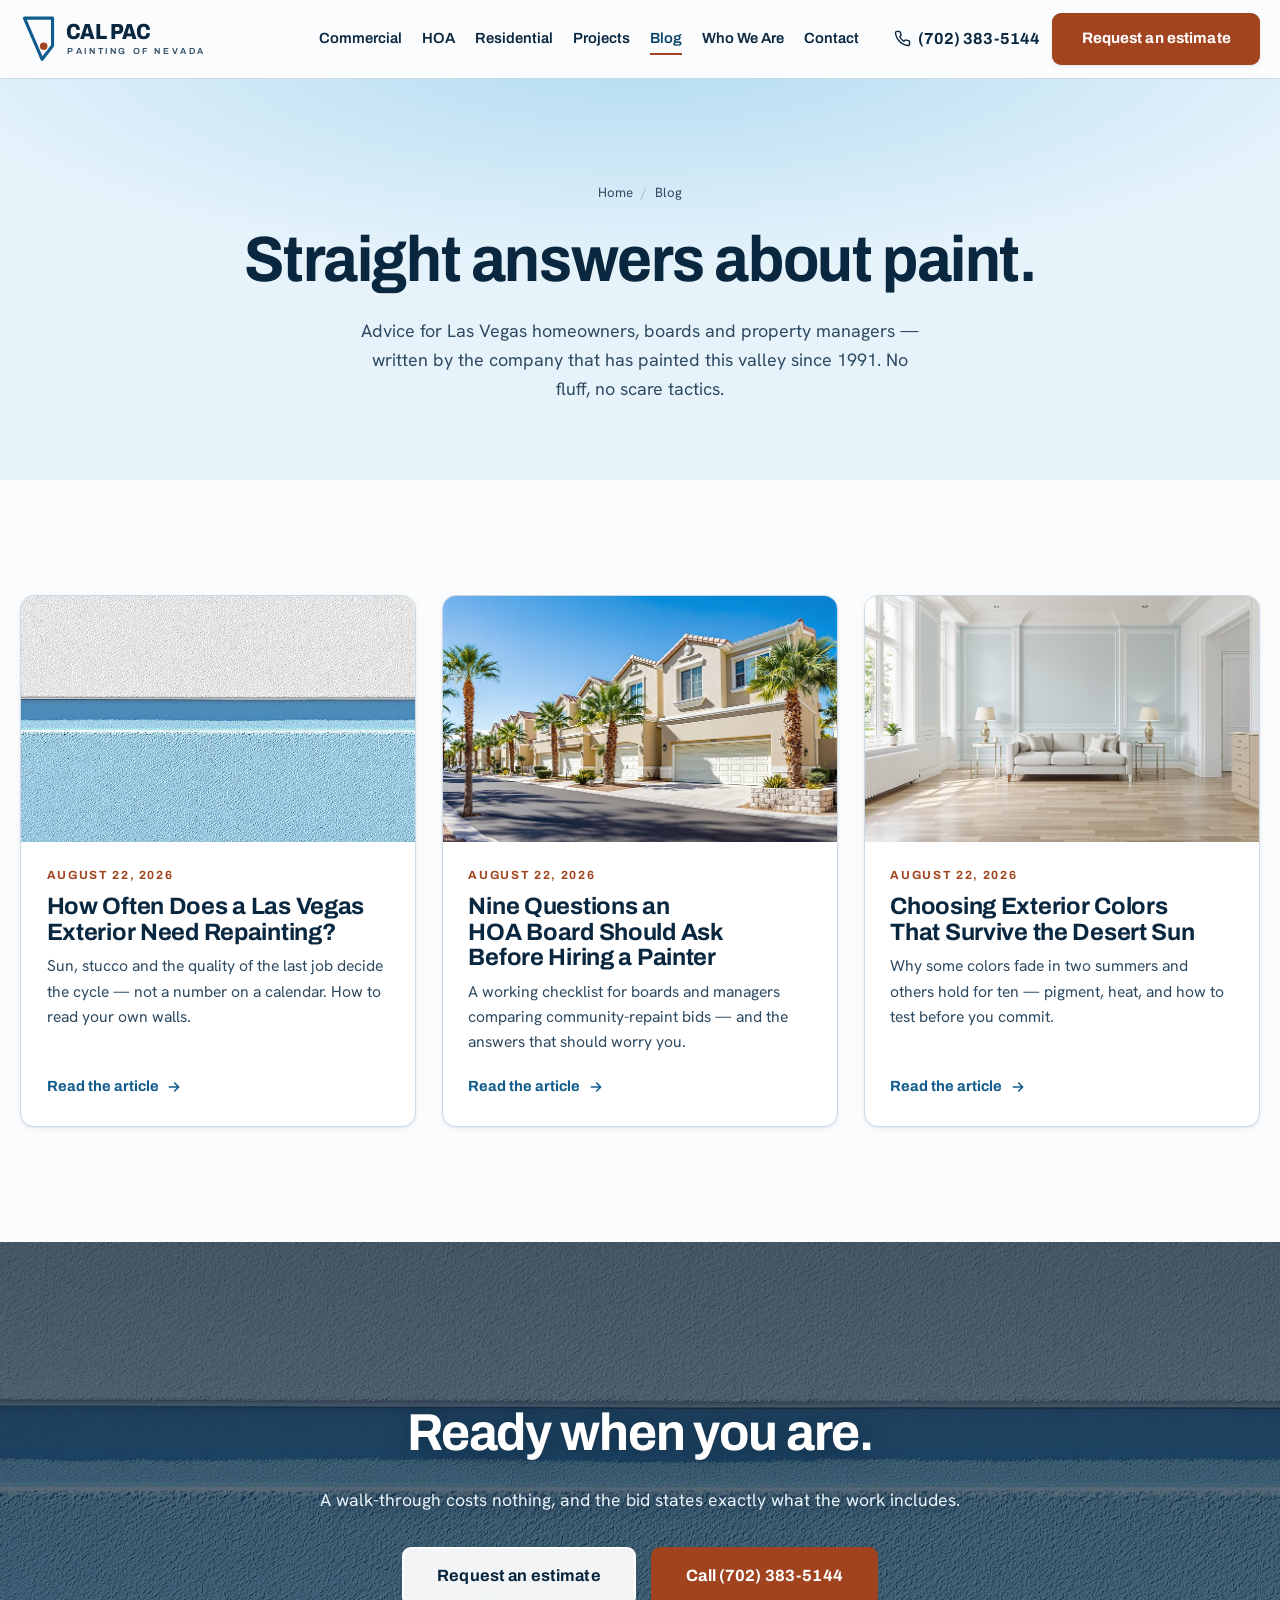
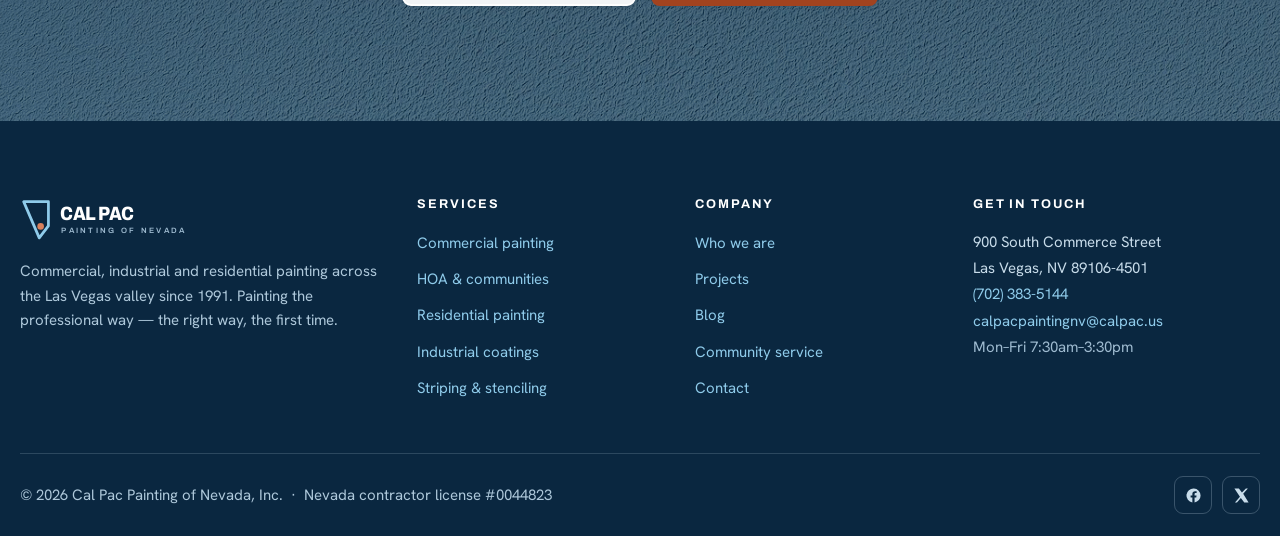
==== commit f5b569df: "Add GSAP scroll-orchestrated motion layer Vendored GSAP 3.15 core + ScrollTrigger + SplitText (asset" ====
--- a/blog/index.html
+++ b/blog/index.html
@@ -14,19 +14,20 @@
 <meta property="og:title" content="Painting Advice for Las Vegas | The Cal Pac Blog">
 <meta property="og:description" content="Plain-spoken painting advice for Las Vegas homeowners, HOA boards and property managers — repaint cycles, color in desert sun, and how to hire well.">
 <meta property="og:url" content="https://calpac.us/blog/">
-<meta property="og:image" content="https://calpac.us/assets/img/hero-1600.jpg">
+<meta property="og:image" content="https://calpac.us/assets/img/hero-c-1600.jpg">
 <meta property="og:image:width" content="1600">
 <meta property="og:image:height" content="900">
-<meta property="og:image:alt" content="Painters rolling fresh pale blue paint onto a large exterior wall under a clear Las Vegas sky">
+<meta property="og:image:alt" content="A freshly painted desert-modern Las Vegas home with pale blue stucco, crisp white trim and palms">
 <meta name="twitter:card" content="summary_large_image">
 <meta name="twitter:title" content="Painting Advice for Las Vegas | The Cal Pac Blog">
 <meta name="twitter:description" content="Plain-spoken painting advice for Las Vegas homeowners, HOA boards and property managers — repaint cycles, color in desert sun, and how to hire well.">
-<meta name="twitter:image" content="https://calpac.us/assets/img/hero-1600.jpg">
+<meta name="twitter:image" content="https://calpac.us/assets/img/hero-c-1600.jpg">
 
 <link rel="icon" href="../assets/favicon.svg" type="image/svg+xml">
 <link rel="apple-touch-icon" href="../assets/apple-touch-icon.png">
 <link rel="preload" href="../assets/fonts/b920293217.woff2" as="font" type="font/woff2" crossorigin>
 <link rel="preload" href="../assets/fonts/60503460da.woff2" as="font" type="font/woff2" crossorigin>
+<script>document.documentElement.classList.add('js');window.__mfs=setTimeout(function(){document.documentElement.classList.add('motion-fail')},3000)</script>
 <link rel="stylesheet" href="../fonts.css">
 <link rel="stylesheet" href="../styles.css">
 
@@ -89,7 +90,7 @@
       <a href="index.html" aria-current="page">Blog</a>
       <a href="../about.html">Who We Are</a>
       <a href="../contact.html">Contact</a>
-      <span class="nav__cta"><a class="btn btn--clay" href="../contact.html">Request an estimate</a></span>
+      <span class="nav__cta"><a class="nav__tel" href="tel:+17023835144"><svg viewBox="0 0 24 24" fill="none" stroke="currentColor" stroke-width="2" stroke-linecap="round" aria-hidden="true" style="width:16px;height:16px"><path d="M22 16.9v3a2 2 0 0 1-2.2 2 19.8 19.8 0 0 1-8.6-3.1 19.5 19.5 0 0 1-6-6A19.8 19.8 0 0 1 2.1 4.2 2 2 0 0 1 4.1 2h3a2 2 0 0 1 2 1.7c.1 1 .4 1.9.7 2.8a2 2 0 0 1-.5 2.1L8.1 9.9a16 16 0 0 0 6 6l1.3-1.3a2 2 0 0 1 2.1-.4c.9.3 1.8.6 2.8.7a2 2 0 0 1 1.7 2z"/></svg>(702) 383-5144</a><a class="btn btn--clay" href="../contact.html">Request an estimate</a></span>
     </nav>
 
     <div class="masthead__cta">
@@ -244,6 +245,18 @@
   </div>
 </footer>
 
+
+<nav class="mobilebar" aria-label="Call or request an estimate">
+  <a class="btn btn--call" href="tel:+17023835144">
+    <svg viewBox="0 0 24 24" fill="none" stroke="currentColor" stroke-width="2" stroke-linecap="round" aria-hidden="true" style="width:17px;height:17px"><path d="M22 16.9v3a2 2 0 0 1-2.2 2 19.8 19.8 0 0 1-8.6-3.1 19.5 19.5 0 0 1-6-6A19.8 19.8 0 0 1 2.1 4.2 2 2 0 0 1 4.1 2h3a2 2 0 0 1 2 1.7c.1 1 .4 1.9.7 2.8a2 2 0 0 1-.5 2.1L8.1 9.9a16 16 0 0 0 6 6l1.3-1.3a2 2 0 0 1 2.1-.4c.9.3 1.8.6 2.8.7a2 2 0 0 1 1.7 2z"/></svg>
+    Call now
+  </a>
+  <a class="btn btn--clay" href="../contact.html">Free estimate</a>
+</nav>
+<script src="../assets/js/gsap.min.js" defer></script>
+<script src="../assets/js/ScrollTrigger.min.js" defer></script>
+<script src="../assets/js/SplitText.min.js" defer></script>
 <script src="../app.js" defer></script>
+<script src="../motion.js" defer></script>
 </body>
 </html>
--- a/styles.css
+++ b/styles.css
@@ -61,6 +61,7 @@
 img, svg, video { max-width: 100%; display: block; }
 img { height: auto; }
 [hidden] { display: none !important; }
+body.nav-locked { overflow:hidden; }
 button, input, select, textarea { font: inherit; color: inherit; }
 
 h1,h2,h3,h4 {
@@ -186,7 +187,8 @@
 .brand { display:inline-flex; align-items:center; text-decoration:none; }
 .brand svg { display:block; height:50px; width:263px; flex:none; }  /* explicit width — grid pressure collapses width:auto SVGs */
 .nav { display:flex; justify-content:center; gap:.25rem; align-items:center; }
-.nav__cta { display:none; }   /* mobile drawer only — desktop uses .masthead__cta */
+.nav__cta { display:none; }
+.nav__tel { display:none; }   /* mobile drawer only — desktop uses .masthead__cta */
 .nav a {
   position:relative; font-family:var(--display); font-weight:600; font-size:.92rem;
   white-space:nowrap;          /* "Who We Are" must never break into a stack */
@@ -238,7 +240,9 @@
 }
 .hero__in {
   display:flex; flex-direction:column; align-items:center;
-  min-height: min(94vh, 940px); padding: clamp(2.25rem,5vh,3.5rem) 0 0;
+  min-height: min(94vh, 940px);
+  min-height: min(94svh, 940px);   /* svh: stable under mobile URL-bar collapse */
+  padding: clamp(2.25rem,5vh,3.5rem) 0 0;
   text-align:center;
 }
 .hero__copy { width: min(100% - 2.5rem, var(--shell)); }
@@ -734,10 +738,61 @@
 .foot__social a:hover svg { fill:#fff; }
 
 /* ============================================================
-   REVEAL ANIMATION
-   ============================================================ */
-.reveal { opacity:0; transform: translateY(22px); }
+   MOTION LAYER (GSAP — motion.js)
+
+   Rules of the room:
+   - Every pre-hide lives inside a no-preference media block AND is
+     gated on html.js (set by the inline head snippet), so no-JS and
+     reduced-motion visitors always get the complete page instantly.
+   - `motion-fail` (set by the head failsafe if motion.js never boots,
+     or by motion.js itself on any error) force-reveals everything.
+   ============================================================ */
 .reveal.in { opacity:1; transform:none; transition: opacity .7s ease, transform .7s cubic-bezier(.2,.7,.3,1); }
+
+@media (prefers-reduced-motion: no-preference) {
+  html.js .reveal:not(.in) { opacity:0; transform: translateY(30px); }
+  html.js .hero .eyebrow, html.js .hero h1, html.js .hero__sub,
+  html.js .hero__cta, html.js .creds { opacity:0; }
+  html.js .hero__media img { transform: scale(1.16); }
+  html.js .pagehead .crumbs, html.js .pagehead h1, html.js .pagehead h1 ~ p { opacity:0; }
+}
+@media (prefers-reduced-motion: no-preference) and (min-width: 961px) {
+  html.js .tl__rule { transform: scaleX(0); transform-origin: 0 50%; }
+  html.js .tl__item { opacity:0; --tl-dot: 0; }
+}
+
+/* the dot and tick on the timeline rule pop via --tl-dot (set by GSAP) */
+.tl__item::after { scale: var(--tl-dot, 1); }
+.tl__item::before { transform-origin: top; scale: 1 var(--tl-dot, 1); }
+
+/* scroll progress — a paint line filling across the top of the viewport */
+.scrollline {
+  position: fixed; top:0; left:0; right:0; height:3px; z-index:150;
+  transform: scaleX(0); transform-origin: 0 50%;
+  background: linear-gradient(90deg, var(--blue) 0%, var(--blue) 82%, var(--clay) 100%);
+  pointer-events:none;
+}
+
+/* roller-pass reveal: a veil the color of the site's own paint sweeps
+   off each photo; the clay stripe is the wet leading edge */
+.has-wipe { position:relative; overflow:hidden; }
+.wipe-veil {
+  position:absolute; inset:0; z-index:6; pointer-events:none;
+  background: linear-gradient(90deg, var(--clay) 0, var(--clay) 5px, var(--sky) 5px, var(--sky-deep) 100%);
+  will-change: transform;
+}
+
+/* failsafe: motion never gets to hide content for good */
+html.motion-fail .reveal, html.motion-fail .hero .eyebrow, html.motion-fail .hero h1,
+html.motion-fail .hero__sub, html.motion-fail .hero__cta, html.motion-fail .creds,
+html.motion-fail .pagehead .crumbs, html.motion-fail .pagehead h1,
+html.motion-fail .pagehead h1 ~ p, html.motion-fail .hero__media img,
+html.motion-fail .tl__item, html.motion-fail .tl__rule {
+  opacity:1 !important; transform:none !important;
+}
+html.motion-fail .tl__item { --tl-dot: 1; }
+html.motion-fail .wipe-veil, html.motion-fail .scrollline { display:none !important; }
+
 @media (prefers-reduced-motion: reduce) {
   .reveal, .reveal.in { opacity:1 !important; transform:none !important; transition:none !important; }
   *, *::before, *::after { animation-duration:.001ms !important; transition-duration:.001ms !important; }
@@ -788,16 +843,23 @@
   .navtoggle { display:flex; justify-self:end; }
   .nav {
     position:absolute; inset-inline:0; top:100%;
-    display:none; flex-direction:column; gap:0;
+    display:none; flex-direction:column; gap:0; align-items:stretch;
     background: var(--paper); border-bottom:1px solid var(--line);
     padding:.6rem 1.25rem 1.25rem; box-shadow: var(--shadow-md);
   }
-  .nav.open { display:flex; }
-  .nav a { padding:.85rem .5rem; border-bottom:1px solid var(--line); border-radius:0; white-space:normal; }
+  .nav.open { display:flex; max-height:calc(100dvh - 70px); overflow-y:auto; }
+  .nav a { padding:.9rem .25rem; border-bottom:1px solid var(--line); border-radius:0; white-space:normal; text-align:left; font-size:1.02rem; }
   .nav a::after { display:none; }
   .nav .nav__cta { display:block; margin-top:.9rem; border:0; }
-  .nav .nav__cta a { border-bottom:0; padding:0; }
+  .nav .nav__cta a { border-bottom:0; padding:1.05rem 1.7rem; }
   .nav .btn { width:100%; padding:1.05rem 1.7rem; }
+  .nav .nav__tel {
+    display:inline-flex; align-items:center; justify-content:center; gap:.55rem;
+    width:100%; margin-bottom:.6rem; padding:1rem 1.7rem;
+    border:2px solid var(--line-strong); border-radius:var(--radius-sm);
+    font-family:var(--display); font-weight:700; font-size:1rem;
+    color:var(--ink); text-decoration:none; text-align:center;
+  }
   .masthead__cta { justify-self:end; margin-right:.9rem; }
 }
 @media (max-width: 775px) {
@@ -825,7 +887,7 @@
   .creds__item:nth-child(3)::before, .creds__item:nth-child(1)::before { display:none; }
   .creds__item:nth-child(3), .creds__item:nth-child(4) { border-top:1px solid var(--line); }
   .work-grid { grid-template-columns:repeat(2,1fr); }
-  .hero__in { min-height: min(92vh, 780px); }
+  .hero__in { min-height: min(92vh, 780px); min-height: min(92svh, 780px); }
   .field-row { grid-template-columns:1fr; }
   .foot__grid { grid-template-columns:1fr; }
   .stat-row { grid-template-columns:1fr; }
@@ -844,6 +906,44 @@
   .creds__n { font-size:1.25rem; }
 }
 
+
+/* ---- mobile action bar + touch-target upgrades ----------------------- */
+.mobilebar {
+  position:fixed; inset-inline:0; bottom:0; z-index:90;
+  display:none; grid-template-columns:1fr 1fr; gap:.6rem;
+  padding:.6rem .9rem calc(.6rem + env(safe-area-inset-bottom));
+  background:rgba(10,39,64,.97);
+  -webkit-backdrop-filter:blur(8px); backdrop-filter:blur(8px);
+  border-top:3px solid var(--sky);
+}
+.mobilebar::before {
+  content:''; position:absolute; top:-3px; left:42%; width:16%; height:3px;
+  background:var(--clay);                 /* the tape motif, carried through */
+}
+.mobilebar .btn { width:100%; padding:.95rem .75rem; font-size:.95rem; box-shadow:none; }
+.mobilebar .btn--call {
+  background:transparent; border-color:#8FCBEA; color:#EAF3F9;
+}
+.mobilebar .btn--call:hover { background:rgba(143,203,234,.14); border-color:#BFE2F5; color:#fff; transform:none; }
+
+@media (max-width: 775px) {
+  .mobilebar { display:grid; }
+  body { padding-bottom: calc(66px + env(safe-area-inset-bottom)); }
+  body.nav-locked .mobilebar { display:none; }   /* never overlap the open drawer */
+
+  /* touch targets: footer + breadcrumb links get real hit areas */
+  .foot ul { gap:.1rem; }
+  .foot ul a { display:inline-block; padding:.45rem 0; }
+  .foot__social a { width:46px; height:46px; }
+  .crumbs a { display:inline-block; padding:.35rem .1rem; }
+
+  /* prevent iOS focus-zoom: form controls never dip below 16px */
+  .field input, .field select, .field textarea { font-size:max(16px, 1rem); }
+
+  /* single centered buttons become comfortable full-width targets */
+  .btn-row .btn { width:100%; }
+}
+
 @media print {
   .masthead, .nav, .cta, .foot__social, .coat-sweep, .coat-toast { display:none !important; }
   body { background:#fff; }
